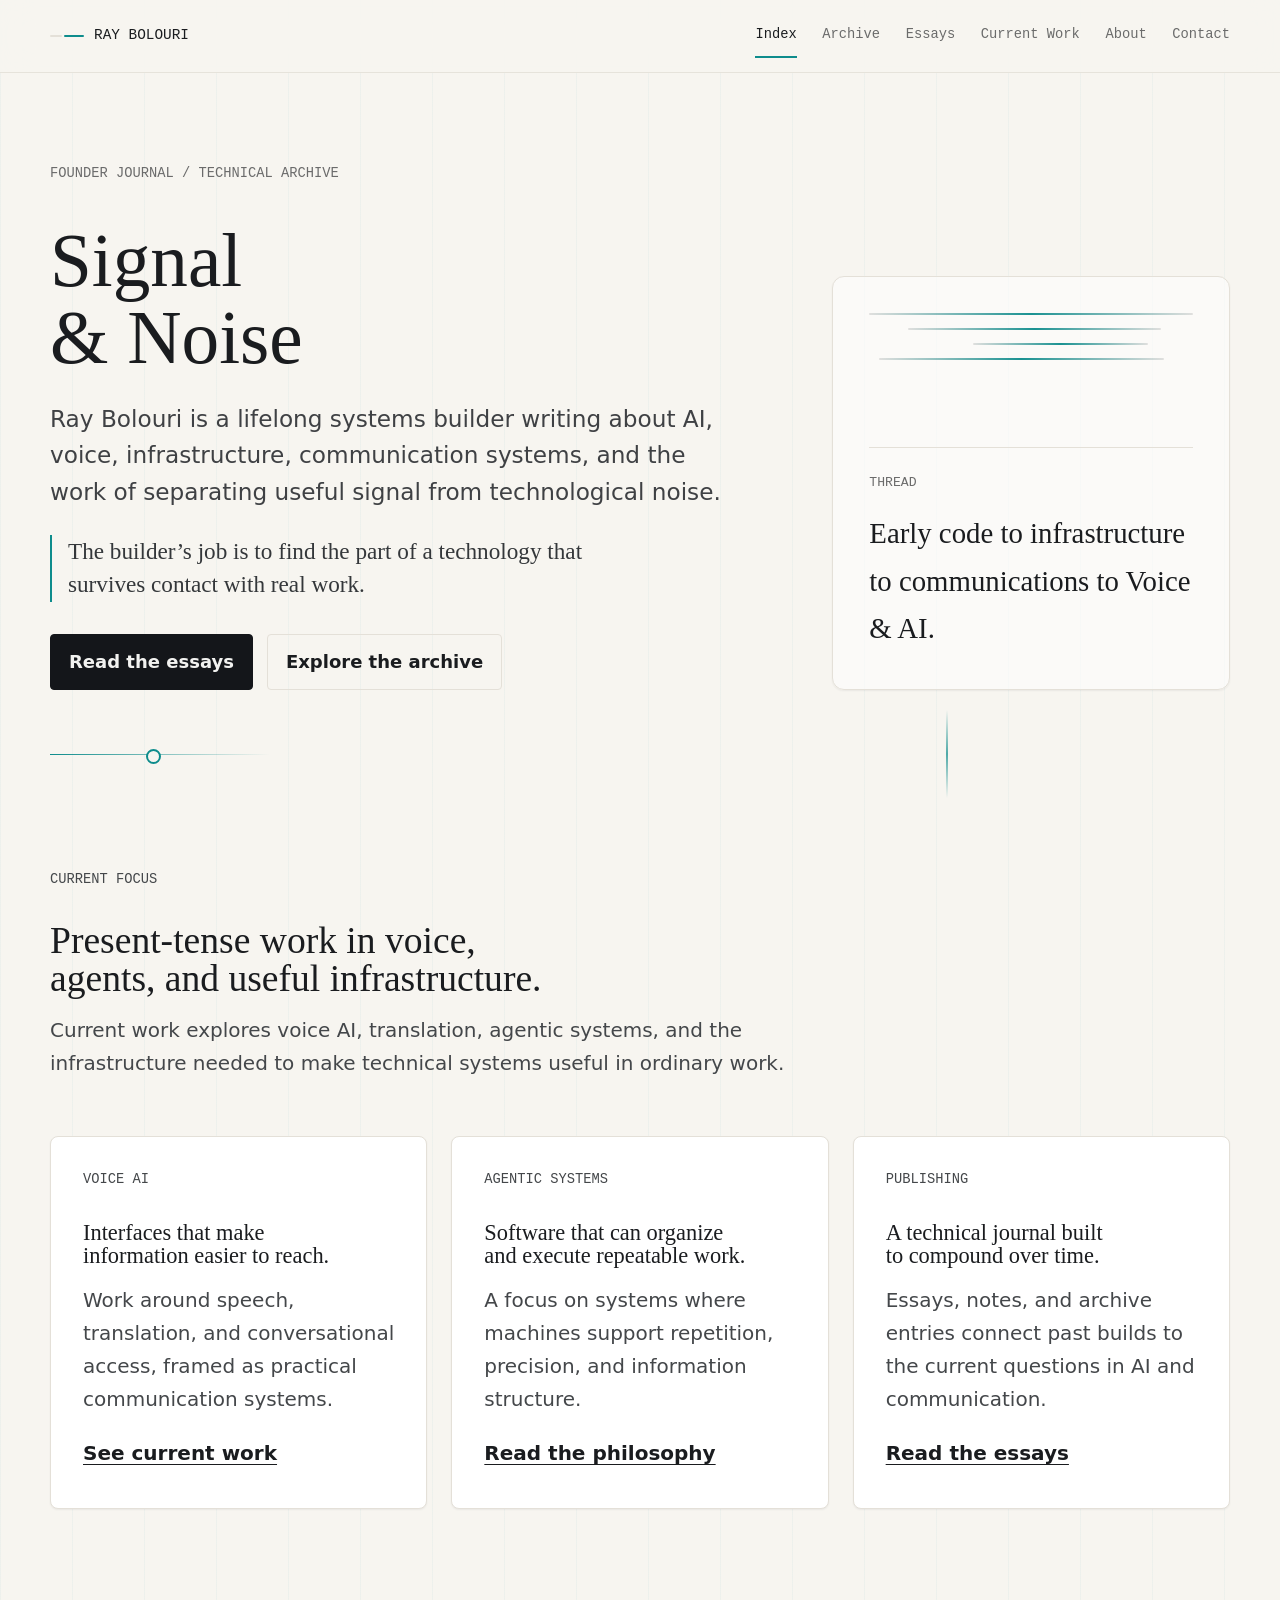
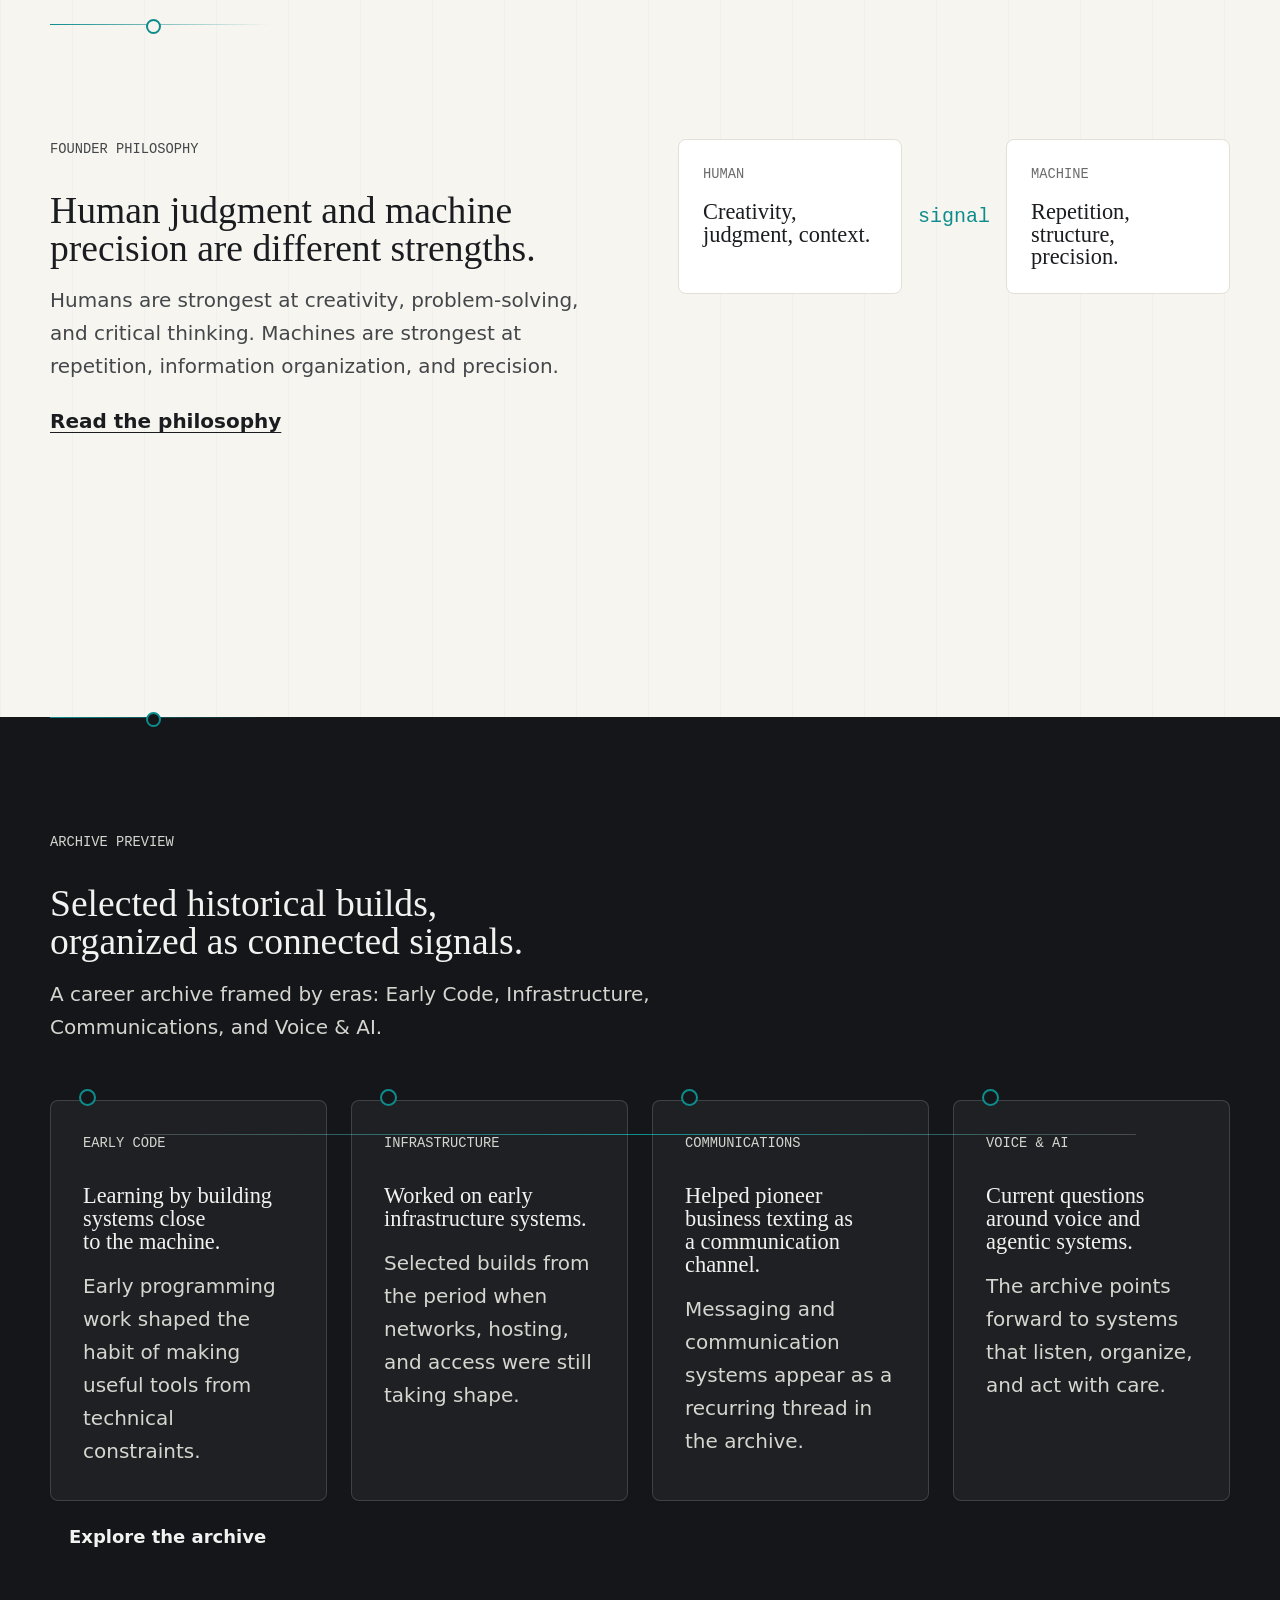
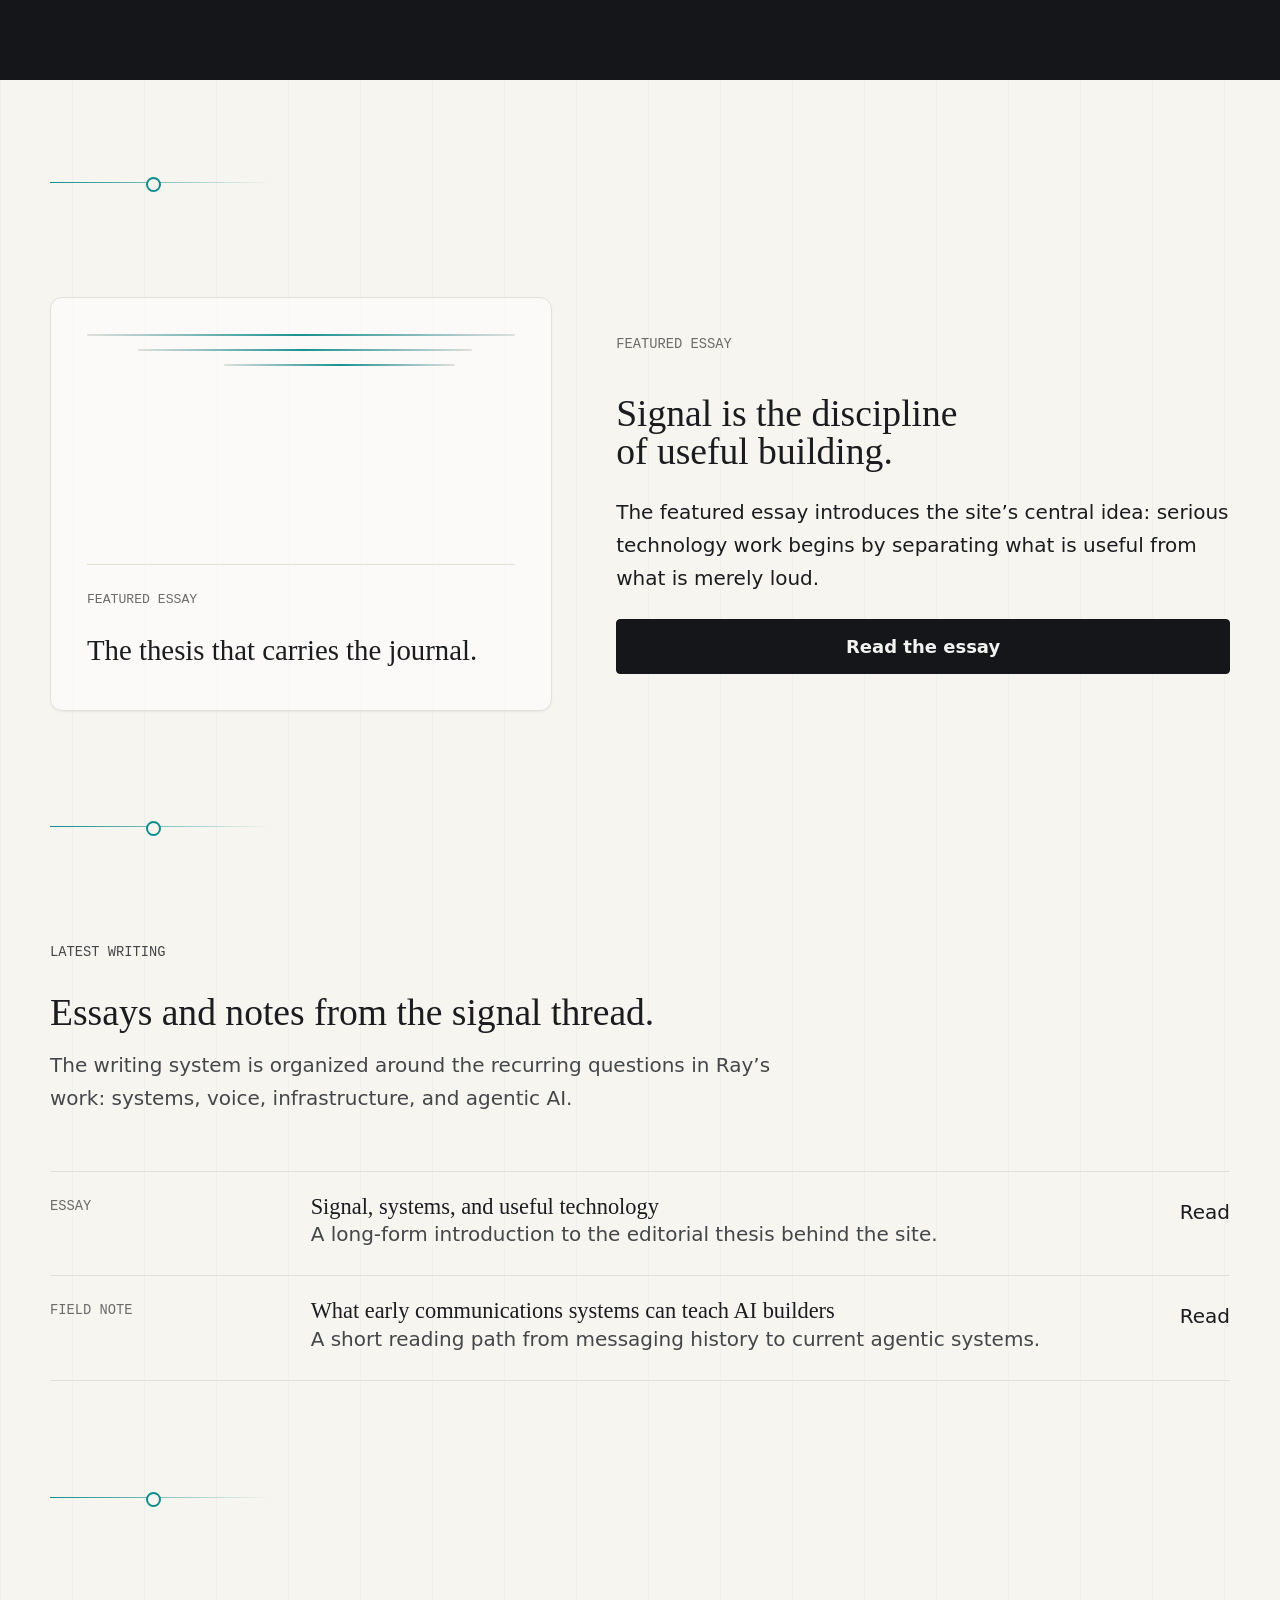
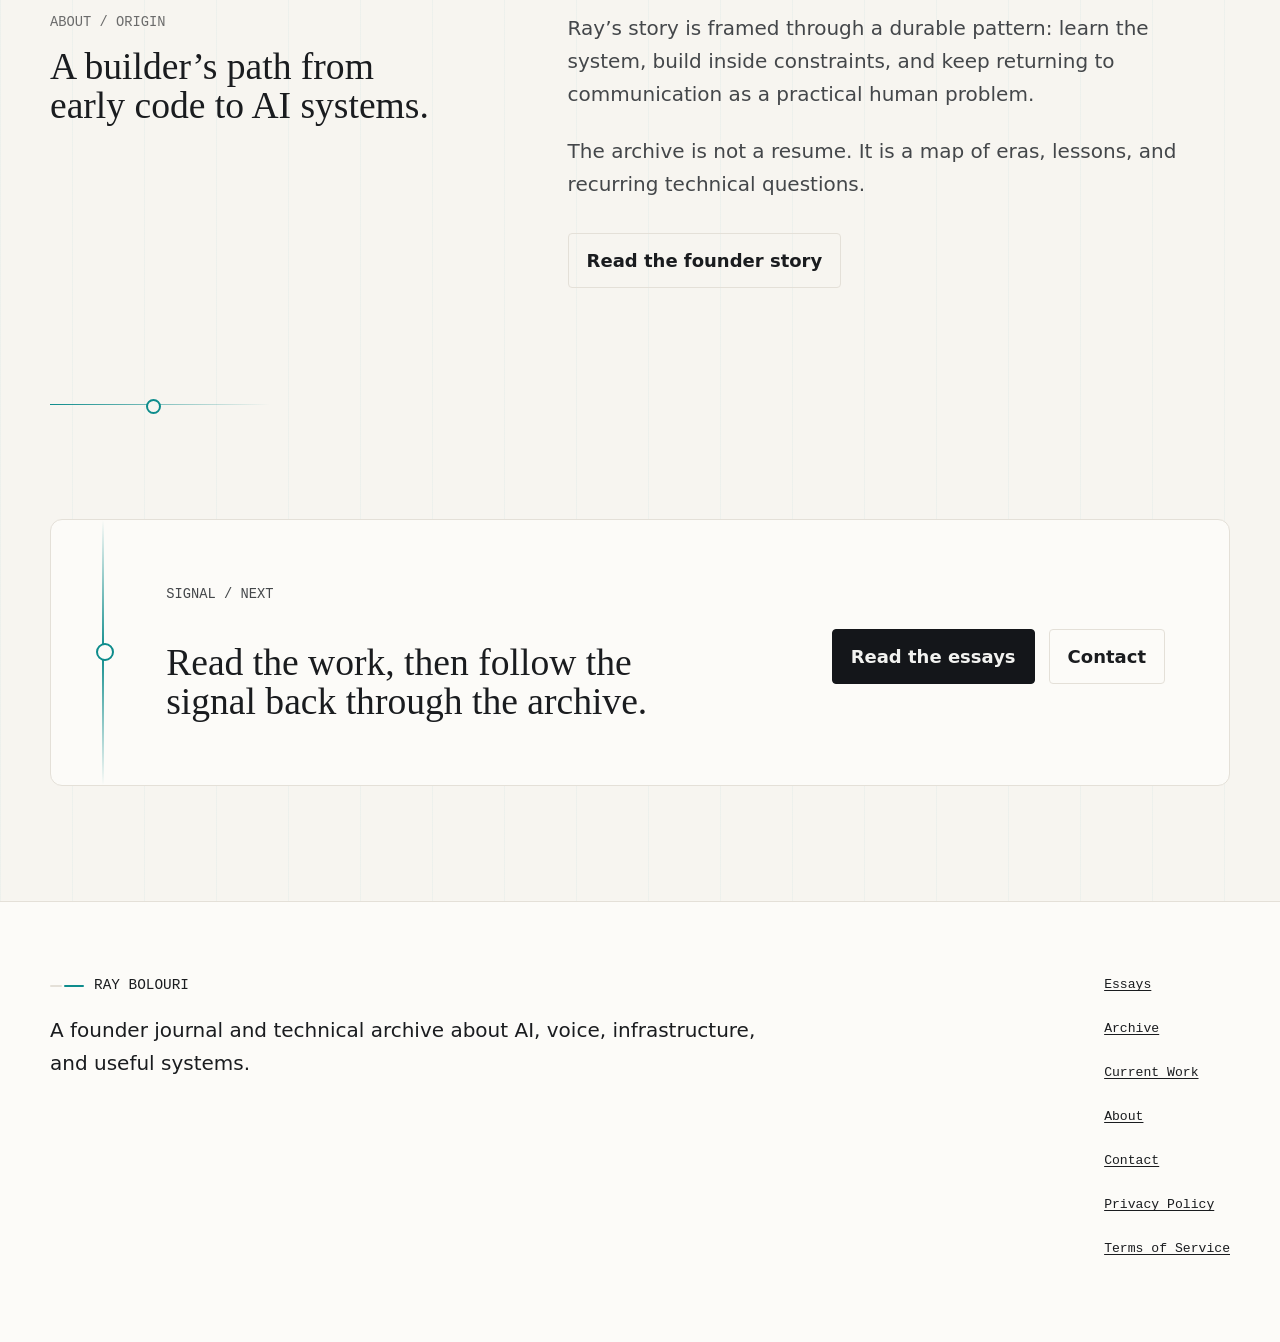
==== index.html @ ff4e8e2e "Deploy founder website" ====
<!doctype html>
<html lang="en">
  <head>
    <meta charset="utf-8">
    <meta name="viewport" content="width=device-width, initial-scale=1">
    <title>Ray Bolouri - Signal &amp; Noise</title>
    <meta name="description" content="A founder and lifelong systems builder writing on AI, voice, infrastructure, and the future of human-machine work.">
    <link rel="icon" href="assets/favicon.svg" type="image/svg+xml">
    <link rel="stylesheet" href="assets/css/site.css">
  </head>
  <body>
    <a class="skip-link" href="#main">Skip to content</a>
    <header class="site-header">
      <div class="nav-shell">
        <a class="brand" href="index.html" aria-label="Ray Bolouri home"><span class="brand-mark" aria-hidden="true"></span>Ray Bolouri</a>
        <button class="nav-toggle" type="button" data-nav-toggle aria-expanded="false" aria-label="Open navigation"><span aria-hidden="true"></span></button>
        <nav class="site-nav" aria-label="Primary">
          <a href="index.html" aria-current="page">Index</a>
          <a href="archive/index.html">Archive</a>
          <a href="essays/index.html">Essays</a>
          <a href="current-work/index.html">Current Work</a>
          <a href="about/index.html">About</a>
          <a href="contact/index.html">Contact</a>
        </nav>
      </div>
    </header>
    <main id="main" class="home-flow">
      <section class="hero page-shell">
        <div class="hero-grid">
          <div class="hero-copy">
            <p class="eyebrow">Founder journal / technical archive</p>
            <h1>Signal &amp; Noise</h1>
            <p class="lead">Ray Bolouri is a lifelong systems builder writing about AI, voice, infrastructure, communication systems, and the work of separating useful signal from technological noise.</p>
            <p class="hero-thesis">The builder’s job is to find the part of a technology that survives contact with real work.</p>
            <div class="hero-actions">
              <a class="button" href="essays/index.html">Read the essays</a>
              <a class="button secondary" href="archive/index.html">Explore the archive</a>
            </div>
          </div>
          <aside class="signal-panel" aria-label="Signal motif">
            <!-- CONCEPTUAL: signal line refined from noise, not product UI -->
            <div class="signal-visual" aria-hidden="true">
              <div class="waveform">
                <span class="wave"></span>
                <span class="wave"></span>
                <span class="wave"></span>
                <span class="wave"></span>
              </div>
              <div class="signal-note">
                <span>Thread</span>
                <strong>Early code to infrastructure to communications to Voice &amp; AI.</strong>
              </div>
            </div>
          </aside>
        </div>
      </section>

      <section class="section" aria-labelledby="focus-title">
        <div class="section-header">
          <p class="eyebrow">Current Focus</p>
          <h2 id="focus-title">Present-tense work in voice, agents, and useful infrastructure.</h2>
          <p>Current work explores voice AI, translation, agentic systems, and the infrastructure needed to make technical systems useful in ordinary work.</p>
        </div>
        <div class="grid three">
          <article class="card">
            <p class="card-label">Voice AI</p>
            <h3>Interfaces that make information easier to reach.</h3>
            <p>Work around speech, translation, and conversational access, framed as practical communication systems.</p>
            <a class="text-link" href="current-work/index.html">See current work</a>
          </article>
          <article class="card">
            <p class="card-label">Agentic Systems</p>
            <h3>Software that can organize and execute repeatable work.</h3>
            <p>A focus on systems where machines support repetition, precision, and information structure.</p>
            <a class="text-link" href="philosophy/index.html">Read the philosophy</a>
          </article>
          <article class="card">
            <p class="card-label">Publishing</p>
            <h3>A technical journal built to compound over time.</h3>
            <p>Essays, notes, and archive entries connect past builds to the current questions in AI and communication.</p>
            <a class="text-link" href="essays/index.html">Read the essays</a>
          </article>
        </div>
      </section>

      <section class="section philosophy-section" aria-labelledby="philosophy-title">
        <div class="split">
          <div class="section-header">
            <p class="eyebrow">Founder Philosophy</p>
            <h2 id="philosophy-title">Human judgment and machine precision are different strengths.</h2>
            <p>Humans are strongest at creativity, problem-solving, and critical thinking. Machines are strongest at repetition, information organization, and precision.</p>
            <a class="text-link" href="philosophy/index.html">Read the philosophy</a>
          </div>
          <!-- CONCEPTUAL: human and machine complementarity diagram -->
          <div class="philosophy-diagram" aria-label="Conceptual comparison of human and machine strengths">
            <div class="diagram-node">
              <p class="card-label">Human</p>
              <h3>Creativity, judgment, context.</h3>
            </div>
            <div class="diagram-bridge" aria-hidden="true">signal</div>
            <div class="diagram-node">
              <p class="card-label">Machine</p>
              <h3>Repetition, structure, precision.</h3>
            </div>
          </div>
        </div>
      </section>

      <div class="dark-band">
        <section class="section" aria-labelledby="archive-title">
          <div class="section-header">
            <p class="eyebrow">Archive Preview</p>
            <h2 id="archive-title">Selected historical builds, organized as connected signals.</h2>
            <p>A career archive framed by eras: Early Code, Infrastructure, Communications, and Voice &amp; AI.</p>
          </div>
          <div class="grid four signal-era-grid">
            <article class="card dark-card">
              <p class="card-label">Early Code</p>
              <h3>Learning by building systems close to the machine.</h3>
              <p>Early programming work shaped the habit of making useful tools from technical constraints.</p>
            </article>
            <article class="card dark-card">
              <p class="card-label">Infrastructure</p>
              <h3>Worked on early infrastructure systems.</h3>
              <p>Selected builds from the period when networks, hosting, and access were still taking shape.</p>
            </article>
            <article class="card dark-card">
              <p class="card-label">Communications</p>
              <h3>Helped pioneer business texting as a communication channel.</h3>
              <p>Messaging and communication systems appear as a recurring thread in the archive.</p>
            </article>
            <article class="card dark-card">
              <p class="card-label">Voice &amp; AI</p>
              <h3>Current questions around voice and agentic systems.</h3>
              <p>The archive points forward to systems that listen, organize, and act with care.</p>
            </article>
          </div>
          <div class="cta-row">
            <a class="button" href="archive/index.html">Explore the archive</a>
          </div>
        </section>
      </div>

      <section class="section" aria-labelledby="featured-title">
        <div class="feature-block">
          <div class="signal-panel">
            <!-- CONCEPTUAL: editorial feature signal, not product analytics -->
            <div class="signal-visual" aria-hidden="true">
              <div class="waveform">
                <span class="wave"></span>
                <span class="wave"></span>
                <span class="wave"></span>
              </div>
              <div class="signal-note">
                <span>Featured Essay</span>
                <strong>The thesis that carries the journal.</strong>
              </div>
            </div>
          </div>
          <div class="feature-copy">
            <p class="eyebrow">Featured Essay</p>
            <h2 id="featured-title">Signal is the discipline of useful building.</h2>
            <p>The featured essay introduces the site’s central idea: serious technology work begins by separating what is useful from what is merely loud.</p>
            <a class="button" href="essays/signal-and-noise.html">Read the essay</a>
          </div>
        </div>
      </section>

      <section class="section" aria-labelledby="latest-title">
        <div class="section-header">
          <p class="eyebrow">Latest Writing</p>
          <h2 id="latest-title">Essays and notes from the signal thread.</h2>
          <p>The writing system is organized around the recurring questions in Ray’s work: systems, voice, infrastructure, and agentic AI.</p>
        </div>
        <div class="essay-list">
          <a class="essay-row" href="essays/signal-and-noise.html">
            <span class="meta">Essay</span>
            <span>
              <h3>Signal, systems, and useful technology</h3>
              <p>A long-form introduction to the editorial thesis behind the site.</p>
            </span>
            <span aria-hidden="true">Read</span>
          </a>
          <a class="essay-row" href="essays/signal-and-noise.html">
            <span class="meta">Field note</span>
            <span>
              <h3>What early communications systems can teach AI builders</h3>
              <p>A short reading path from messaging history to current agentic systems.</p>
            </span>
            <span aria-hidden="true">Read</span>
          </a>
        </div>
      </section>

      <section class="section" aria-labelledby="origin-title">
        <div class="origin-preview">
          <div>
            <p class="eyebrow">About / Origin</p>
            <h2 id="origin-title">A builder’s path from early code to AI systems.</h2>
          </div>
          <div class="text-stack">
            <p>Ray’s story is framed through a durable pattern: learn the system, build inside constraints, and keep returning to communication as a practical human problem.</p>
            <p>The archive is not a resume. It is a map of eras, lessons, and recurring technical questions.</p>
            <div class="cta-row">
              <a class="button secondary" href="about/index.html">Read the founder story</a>
            </div>
          </div>
        </div>
      </section>

      <section class="section" aria-labelledby="closing-title">
        <div class="cta-band signal-resolution">
          <div class="text-stack">
            <p class="eyebrow">Signal / Next</p>
            <h2 id="closing-title">Read the work, then follow the signal back through the archive.</h2>
          </div>
          <div class="cta-row">
            <a class="button" href="essays/index.html">Read the essays</a>
            <a class="button secondary" href="contact/index.html">Contact</a>
          </div>
        </div>
      </section>
    </main>
    <footer class="site-footer">
      <div class="footer-shell">
        <div class="footer-copy">
          <a class="brand" href="index.html"><span class="brand-mark" aria-hidden="true"></span>Ray Bolouri</a>
          <p>A founder journal and technical archive about AI, voice, infrastructure, and useful systems.</p>
        </div>
        <nav class="footer-links" aria-label="Footer">
          <a href="essays/index.html">Essays</a>
          <a href="archive/index.html">Archive</a>
          <a href="current-work/index.html">Current Work</a>
          <a href="about/index.html">About</a>
          <a href="contact/index.html">Contact</a>
          <a href="privacy-policy/index.html">Privacy Policy</a>
          <a href="terms-of-service/index.html">Terms of Service</a>
        </nav>
      </div>
    </footer>
    <script src="assets/js/site.js"></script>
  </body>
</html>
---- assets/css/site.css ----
:root {
  --site-bg: #f7f5f0;
  --site-surface: #ffffff;
  --site-surface-elevated: #fcfbf8;
  --site-surface-dark: #14161a;
  --site-border: #e4e0d8;
  --site-text: #1a1c1f;
  --site-text-muted: #6b6b6b;
  --site-text-on-dark: #f2f2f0;
  --site-primary: #14161a;
  --site-primary-hover: #2a2d33;
  --site-accent: #0e8c8c;
  --site-accent-hover: #0b7373;
  --site-focus-ring: #0e8c8c;
  --radius-sm: 4px;
  --radius-md: 8px;
  --radius-lg: 12px;
  --shadow-sm: 0 1px 2px rgba(20, 22, 26, 0.06);
  --shadow-md: 0 4px 14px rgba(20, 22, 26, 0.08);
  --space-xs: 8px;
  --space-sm: 16px;
  --space-md: 24px;
  --space-lg: 48px;
  --space-xl: 96px;
  --measure: 68ch;
}

* {
  box-sizing: border-box;
}

html {
  scroll-behavior: smooth;
}

body {
  margin: 0;
  background:
    linear-gradient(90deg, rgba(14, 140, 140, 0.04) 1px, transparent 1px),
    var(--site-bg);
  background-size: 72px 72px;
  color: var(--site-text);
  font-family: Inter, ui-sans-serif, system-ui, -apple-system, BlinkMacSystemFont, "Segoe UI", sans-serif;
  font-size: clamp(1.0625rem, 0.4vw + 1rem, 1.25rem);
  line-height: 1.65;
  text-rendering: optimizeLegibility;
}

body.menu-open {
  overflow: hidden;
}

a {
  color: inherit;
  text-underline-offset: 0.18em;
  text-decoration-thickness: 1px;
}

a:hover {
  color: var(--site-accent-hover);
}

img,
svg {
  max-width: 100%;
}

button,
input,
textarea {
  font: inherit;
}

:focus-visible {
  outline: 3px solid var(--site-focus-ring);
  outline-offset: 4px;
}

.skip-link {
  position: absolute;
  left: 16px;
  top: 16px;
  z-index: 20;
  transform: translateY(-160%);
  background: var(--site-primary);
  color: var(--site-text-on-dark);
  padding: 10px 14px;
  border-radius: var(--radius-sm);
}

.skip-link:focus {
  transform: translateY(0);
}

.site-header {
  position: sticky;
  top: 0;
  z-index: 10;
  border-bottom: 1px solid rgba(228, 224, 216, 0.86);
  background: rgba(247, 245, 240, 0.9);
  backdrop-filter: blur(16px);
}

.nav-shell {
  width: min(1180px, calc(100% - 32px));
  margin: 0 auto;
  min-height: 72px;
  display: flex;
  align-items: center;
  justify-content: space-between;
  gap: var(--space-md);
}

.brand {
  display: inline-flex;
  align-items: center;
  gap: 10px;
  font-family: "IBM Plex Mono", "SFMono-Regular", Consolas, monospace;
  font-size: clamp(0.78rem, 0.2vw + 0.74rem, 0.9rem);
  letter-spacing: 0;
  text-decoration: none;
  text-transform: uppercase;
}

.brand-mark {
  width: 34px;
  height: 12px;
  position: relative;
  display: inline-block;
}

.brand-mark::before,
.brand-mark::after {
  content: "";
  position: absolute;
  top: 50%;
  transform: translateY(-50%);
  height: 2px;
  border-radius: 999px;
}

.brand-mark::before {
  left: 0;
  width: 12px;
  background: var(--site-border);
}

.brand-mark::after {
  right: 0;
  width: 20px;
  background: var(--site-accent);
}

.nav-toggle {
  display: none;
  width: 44px;
  height: 44px;
  border: 1px solid var(--site-border);
  border-radius: var(--radius-sm);
  background: var(--site-surface);
  color: var(--site-text);
  align-items: center;
  justify-content: center;
}

.nav-toggle span,
.nav-toggle span::before,
.nav-toggle span::after {
  width: 18px;
  height: 2px;
  display: block;
  border-radius: 999px;
  background: currentColor;
  position: relative;
}

.nav-toggle span::before,
.nav-toggle span::after {
  content: "";
  position: absolute;
  left: 0;
}

.nav-toggle span::before {
  top: -6px;
}

.nav-toggle span::after {
  top: 6px;
}

.site-nav {
  display: flex;
  align-items: center;
  gap: clamp(14px, 2vw, 28px);
  font-family: "IBM Plex Mono", "SFMono-Regular", Consolas, monospace;
  font-size: clamp(0.76rem, 0.2vw + 0.72rem, 0.86rem);
  color: var(--site-text-muted);
}

.site-nav a {
  text-decoration: none;
  min-height: 44px;
  display: inline-flex;
  align-items: center;
  border-bottom: 2px solid transparent;
}

.site-nav a[aria-current="page"] {
  color: var(--site-text);
  border-bottom-color: var(--site-accent);
}

.page-shell,
.section {
  width: min(1180px, calc(100% - 32px));
  margin: 0 auto;
}

.hero {
  position: relative;
  min-height: min(780px, calc(82svh - 72px));
  display: grid;
  align-items: center;
  padding: clamp(56px, 7vw, 104px) 0 clamp(36px, 5vw, 72px);
}

.hero::after {
  content: "";
  position: absolute;
  right: clamp(260px, 22vw, 380px);
  bottom: -44px;
  width: 2px;
  height: 88px;
  background: linear-gradient(rgba(14, 140, 140, 0), rgba(14, 140, 140, 0.72), rgba(14, 140, 140, 0));
}

.hero-grid {
  display: grid;
  grid-template-columns: minmax(0, 1.08fr) minmax(290px, 0.62fr);
  align-items: end;
  gap: clamp(32px, 7vw, 96px);
}

.eyebrow,
.meta,
.card-label {
  margin: 0 0 14px;
  color: var(--site-text-muted);
  font-family: "IBM Plex Mono", "SFMono-Regular", Consolas, monospace;
  font-size: clamp(0.75rem, 0.2vw + 0.7rem, 0.875rem);
  letter-spacing: 0;
  text-transform: uppercase;
}

h1,
h2,
h3 {
  margin: 0;
  color: var(--site-text);
  line-height: 1.02;
  font-family: Georgia, "Times New Roman", serif;
  font-weight: 500;
  text-wrap: balance;
}

h1 {
  max-width: 10.8ch;
  font-size: clamp(2.5rem, 4vw + 1.5rem, 5.75rem);
}

.page-title {
  max-width: 13ch;
}

h2 {
  font-size: clamp(1.75rem, 2vw + 0.75rem, 3.25rem);
}

h3 {
  font-size: clamp(1.125rem, 0.5vw + 1rem, 1.5rem);
}

p {
  margin: 0;
}

.lead {
  max-width: var(--measure);
  color: #3f4144;
  font-size: clamp(1.15rem, 0.55vw + 1.05rem, 1.45rem);
  line-height: 1.58;
}

.hero-copy {
  display: grid;
  gap: var(--space-md);
}

.hero-thesis {
  max-width: 52ch;
  border-left: 2px solid var(--site-accent);
  padding-left: var(--space-sm);
  color: #34373a;
  font-family: Georgia, "Times New Roman", serif;
  font-size: clamp(1.18rem, 0.5vw + 1.05rem, 1.45rem);
  line-height: 1.45;
}

.hero-actions,
.cta-row {
  display: flex;
  flex-wrap: wrap;
  gap: 14px;
  align-items: center;
  margin-top: 8px;
}

.button {
  min-height: 48px;
  display: inline-flex;
  align-items: center;
  justify-content: center;
  gap: 10px;
  padding: 12px 18px;
  border: 1px solid var(--site-primary);
  border-radius: var(--radius-sm);
  background: var(--site-primary);
  color: var(--site-text-on-dark);
  font-size: clamp(1rem, 0.3vw + 0.95rem, 1.125rem);
  font-weight: 650;
  text-decoration: none;
  transition: background 180ms ease, border-color 180ms ease, transform 180ms ease;
}

.button:hover {
  background: var(--site-primary-hover);
  border-color: var(--site-primary-hover);
  color: var(--site-text-on-dark);
  transform: translateY(-1px);
}

.button.secondary {
  background: transparent;
  color: var(--site-text);
  border-color: var(--site-border);
}

.button.secondary:hover {
  border-color: var(--site-accent);
  color: var(--site-accent-hover);
  background: rgba(14, 140, 140, 0.05);
}

.text-link {
  display: inline-flex;
  align-items: center;
  min-height: 44px;
  color: var(--site-text);
  font-weight: 650;
}

.signal-panel {
  border: 1px solid var(--site-border);
  border-radius: var(--radius-lg);
  background: rgba(255, 255, 255, 0.58);
  padding: clamp(22px, 3vw, 36px);
  box-shadow: var(--shadow-sm);
}

.signal-visual {
  min-height: 340px;
  display: grid;
  align-content: space-between;
  gap: var(--space-lg);
}

.waveform {
  display: grid;
  gap: 13px;
}

.wave {
  height: 2px;
  border-radius: 999px;
  background: linear-gradient(90deg, rgba(26, 28, 31, 0.12), rgba(14, 140, 140, 0.95), rgba(26, 28, 31, 0.12));
  transform-origin: left center;
  animation: signalPulse 6s ease-in-out infinite;
}

.wave:nth-child(2) {
  width: 78%;
  margin-left: 12%;
  animation-delay: -1.2s;
}

.wave:nth-child(3) {
  width: 54%;
  margin-left: 32%;
  animation-delay: -2.4s;
}

.wave:nth-child(4) {
  width: 88%;
  margin-left: 3%;
  animation-delay: -3s;
}

.signal-note {
  border-top: 1px solid var(--site-border);
  padding-top: var(--space-md);
  display: grid;
  gap: var(--space-sm);
}

.signal-note strong {
  font-family: Georgia, "Times New Roman", serif;
  font-size: clamp(1.35rem, 1vw + 1rem, 2rem);
  font-weight: 500;
}

.signal-note span {
  color: var(--site-text-muted);
  font-family: "IBM Plex Mono", "SFMono-Regular", Consolas, monospace;
  font-size: 0.82rem;
  text-transform: uppercase;
}

.section {
  position: relative;
  padding: clamp(72px, 9vw, 120px) 0;
}

.home-flow > .section:not(:first-child)::before,
.home-flow > .dark-band .section::before {
  content: "";
  position: absolute;
  top: 0;
  left: 0;
  width: min(220px, 36vw);
  height: 1px;
  background: linear-gradient(90deg, var(--site-accent), rgba(14, 140, 140, 0));
}

.home-flow > .section:not(:first-child)::after,
.home-flow > .dark-band .section::after {
  content: "";
  position: absolute;
  top: -5px;
  left: min(96px, 20vw);
  width: 11px;
  height: 11px;
  border-radius: 999px;
  border: 2px solid var(--site-accent);
  background: var(--site-bg);
}

.home-flow > .dark-band .section::after {
  background: var(--site-surface-dark);
}

.section-header {
  max-width: 780px;
  display: grid;
  gap: var(--space-sm);
  margin-bottom: clamp(28px, 5vw, 56px);
}

.section-header p {
  color: #44474a;
}

.grid {
  display: grid;
  gap: var(--space-md);
}

.grid.two {
  grid-template-columns: repeat(2, minmax(0, 1fr));
}

.grid.three {
  grid-template-columns: repeat(3, minmax(0, 1fr));
}

.grid.four {
  grid-template-columns: repeat(4, minmax(0, 1fr));
}

.signal-era-grid {
  position: relative;
}

.signal-era-grid::before {
  content: "";
  position: absolute;
  left: 8%;
  right: 8%;
  top: 34px;
  height: 1px;
  background: linear-gradient(90deg, rgba(242, 242, 240, 0.2), var(--site-accent), rgba(242, 242, 240, 0.2));
}

.signal-era-grid .card {
  position: relative;
}

.signal-era-grid .card::before {
  content: "";
  position: absolute;
  top: -12px;
  left: 28px;
  width: 13px;
  height: 13px;
  border-radius: 999px;
  border: 2px solid var(--site-accent);
  background: var(--site-surface-dark);
}

.card {
  min-height: 100%;
  display: grid;
  gap: var(--space-sm);
  align-content: start;
  border: 1px solid var(--site-border);
  border-radius: var(--radius-md);
  background: var(--site-surface);
  padding: clamp(22px, 3vw, 32px);
  box-shadow: var(--shadow-sm);
}

.card p,
.legal-page p,
.article-body p,
.text-stack p {
  color: #44474a;
}

.card a {
  align-self: end;
}

.dark-band {
  width: 100%;
  background: var(--site-surface-dark);
  color: var(--site-text-on-dark);
  margin: clamp(56px, 8vw, 104px) 0;
}

.dark-band .section {
  padding-top: clamp(72px, 9vw, 120px);
  padding-bottom: clamp(72px, 9vw, 120px);
}

.dark-band h2,
.dark-band h3 {
  color: var(--site-text-on-dark);
}

.dark-band p,
.dark-band .eyebrow,
.dark-band .meta {
  color: #d6d5cf;
}

.dark-card {
  border-color: rgba(242, 242, 240, 0.16);
  background: rgba(255, 255, 255, 0.045);
  color: var(--site-text-on-dark);
}

.dark-card p {
  color: #d6d5cf;
}

.philosophy-diagram {
  display: grid;
  grid-template-columns: 1fr auto 1fr;
  align-items: stretch;
  gap: var(--space-sm);
}

.diagram-node {
  border: 1px solid var(--site-border);
  border-radius: var(--radius-md);
  background: var(--site-surface);
  padding: var(--space-md);
}

.diagram-bridge {
  min-width: 68px;
  display: grid;
  place-items: center;
  color: var(--site-accent);
  font-family: "IBM Plex Mono", "SFMono-Regular", Consolas, monospace;
}

.philosophy-section .split {
  grid-template-columns: minmax(0, 1fr) minmax(0, 1fr);
}

.philosophy-section .section-header {
  max-width: 920px;
}

.archive-thread {
  position: relative;
}

.archive-thread::before {
  content: "";
  position: absolute;
  left: 14px;
  top: 20px;
  bottom: 20px;
  width: 2px;
  background: linear-gradient(var(--site-border), var(--site-accent), var(--site-border));
}

.archive-thread .card {
  position: relative;
  margin-left: 34px;
}

.archive-thread .card::before {
  content: "";
  position: absolute;
  left: -28px;
  top: 30px;
  width: 12px;
  height: 12px;
  border-radius: 999px;
  border: 2px solid var(--site-accent);
  background: var(--site-bg);
}

.feature-block {
  display: grid;
  grid-template-columns: minmax(0, 0.9fr) minmax(0, 1.1fr);
  gap: clamp(28px, 5vw, 68px);
  align-items: center;
}

.feature-copy {
  display: grid;
  gap: var(--space-md);
}

.essay-list {
  display: grid;
  border-top: 1px solid var(--site-border);
}

.essay-row {
  display: grid;
  grid-template-columns: minmax(140px, 0.28fr) minmax(0, 1fr) auto;
  gap: var(--space-md);
  align-items: start;
  padding: var(--space-md) 0;
  border-bottom: 1px solid var(--site-border);
  text-decoration: none;
}

.essay-row:hover h3 {
  color: var(--site-accent-hover);
}

.essay-row p {
  color: #44474a;
}

.origin-preview,
.split {
  display: grid;
  grid-template-columns: minmax(0, 0.8fr) minmax(0, 1.2fr);
  gap: clamp(28px, 6vw, 76px);
  align-items: start;
}

.text-stack {
  display: grid;
  gap: var(--space-md);
}

.cta-band {
  position: relative;
  overflow: hidden;
  border: 1px solid var(--site-border);
  border-radius: var(--radius-lg);
  background: var(--site-surface-elevated);
  padding: clamp(30px, 5vw, 64px);
  display: grid;
  grid-template-columns: minmax(0, 1fr) auto;
  gap: var(--space-md);
  align-items: center;
}

.signal-resolution::before {
  content: "";
  position: absolute;
  left: clamp(24px, 4vw, 54px);
  top: 0;
  bottom: 0;
  width: 2px;
  background: linear-gradient(rgba(14, 140, 140, 0), var(--site-accent), rgba(14, 140, 140, 0));
}

.signal-resolution::after {
  content: "";
  position: absolute;
  left: calc(clamp(24px, 4vw, 54px) - 6px);
  top: 50%;
  width: 14px;
  height: 14px;
  border-radius: 999px;
  border: 2px solid var(--site-accent);
  background: var(--site-surface-elevated);
  transform: translateY(-50%);
}

.signal-resolution .text-stack {
  padding-left: clamp(22px, 4vw, 52px);
}

.page-hero {
  padding: clamp(72px, 9vw, 128px) 0 clamp(36px, 5vw, 72px);
}

.page-hero .lead {
  margin-top: var(--space-md);
}

.filter-row,
.category-row {
  display: flex;
  flex-wrap: wrap;
  gap: 10px;
  margin-bottom: var(--space-lg);
}

.chip {
  min-height: 44px;
  border: 1px solid var(--site-border);
  border-radius: 999px;
  background: var(--site-surface);
  padding: 9px 14px;
  color: var(--site-text);
  font-family: "IBM Plex Mono", "SFMono-Regular", Consolas, monospace;
  font-size: 0.8rem;
  text-decoration: none;
}

.chip[aria-current="true"],
.chip.is-active {
  border-color: var(--site-accent);
  box-shadow: inset 0 -2px 0 var(--site-accent);
}

.article-shell,
.legal-page {
  width: min(760px, calc(100% - 32px));
  margin: 0 auto;
}

.article-header {
  padding: clamp(72px, 9vw, 128px) 0 clamp(36px, 5vw, 72px);
  display: grid;
  gap: var(--space-md);
}

.article-body,
.legal-body {
  padding-bottom: clamp(72px, 9vw, 128px);
  display: grid;
  gap: var(--space-md);
}

.article-body h2,
.legal-body h2 {
  margin-top: var(--space-lg);
}

.article-callout {
  border-left: 3px solid var(--site-accent);
  padding: var(--space-sm) var(--space-md);
  background: rgba(14, 140, 140, 0.06);
}

.form {
  display: grid;
  gap: var(--space-md);
}

.field {
  display: grid;
  gap: 8px;
}

label {
  font-family: "IBM Plex Mono", "SFMono-Regular", Consolas, monospace;
  font-size: 0.82rem;
  color: var(--site-text-muted);
  text-transform: uppercase;
}

input,
textarea {
  width: 100%;
  min-height: 48px;
  border: 1px solid var(--site-border);
  border-radius: var(--radius-sm);
  background: var(--site-surface);
  color: var(--site-text);
  padding: 12px 14px;
}

textarea {
  min-height: 160px;
  resize: vertical;
}

.form-note,
.form-status {
  color: var(--site-text-muted);
  font-size: 0.95rem;
}

.site-footer {
  border-top: 1px solid var(--site-border);
  background: var(--site-surface-elevated);
}

.footer-shell {
  width: min(1180px, calc(100% - 32px));
  margin: 0 auto;
  padding: clamp(40px, 6vw, 72px) 0;
  display: grid;
  grid-template-columns: minmax(0, 1fr) auto;
  gap: var(--space-lg);
  align-items: start;
}

.footer-copy {
  max-width: 58ch;
  display: grid;
  gap: var(--space-sm);
}

.footer-links {
  display: grid;
  gap: 12px;
  font-family: "IBM Plex Mono", "SFMono-Regular", Consolas, monospace;
  font-size: 0.82rem;
}

.footer-links a {
  min-height: 32px;
}

.sr-only {
  position: absolute;
  width: 1px;
  height: 1px;
  padding: 0;
  margin: -1px;
  overflow: hidden;
  clip: rect(0, 0, 0, 0);
  white-space: nowrap;
  border: 0;
}

@keyframes signalPulse {
  0%,
  100% {
    opacity: 0.48;
    transform: scaleX(0.86);
  }

  50% {
    opacity: 1;
    transform: scaleX(1);
  }
}

@media (max-width: 1279px) {
  .grid.three {
    grid-template-columns: repeat(2, minmax(0, 1fr));
  }

  .grid.four {
    grid-template-columns: repeat(2, minmax(0, 1fr));
  }

  .signal-visual {
    min-height: 260px;
  }

  .hero::after,
  .signal-era-grid::before,
  .signal-era-grid .card::before {
    display: none;
  }
}

@media (max-width: 900px) {
  .nav-toggle {
    display: inline-flex;
  }

  .site-nav {
    position: fixed;
    inset: 72px 0 auto 0;
    display: none;
    grid-template-columns: 1fr;
    gap: 0;
    padding: 16px;
    background: var(--site-bg);
    border-bottom: 1px solid var(--site-border);
    box-shadow: var(--shadow-md);
  }

  body.menu-open .site-nav {
    display: grid;
  }

  .site-nav a {
    border-bottom: 1px solid var(--site-border);
    min-height: 52px;
  }

  .grid.two,
  .grid.three,
  .grid.four,
  .hero-grid,
  .feature-block,
  .origin-preview,
  .split,
  .cta-band,
  .philosophy-diagram,
  .essay-row,
  .footer-shell {
    grid-template-columns: 1fr;
  }

  .diagram-bridge {
    min-height: 44px;
  }

  .cta-band {
    align-items: stretch;
  }

  .hero-actions .button,
  .cta-row .button {
    width: 100%;
  }
}

@media (max-width: 640px) {
  .page-shell,
  .section,
  .footer-shell,
  .article-shell,
  .legal-page {
    width: min(100% - 24px, 1180px);
  }

  .hero {
    min-height: auto;
  }

  .signal-panel {
    padding: 20px;
  }

  .archive-thread::before {
    display: none;
  }

  .archive-thread .card {
    margin-left: 0;
  }

  .archive-thread .card::before {
    display: none;
  }
}

@media (prefers-reduced-motion: reduce) {
  *,
  *::before,
  *::after {
    animation-duration: 0.01ms !important;
    animation-iteration-count: 1 !important;
    scroll-behavior: auto !important;
    transition-duration: 0.01ms !important;
  }
}
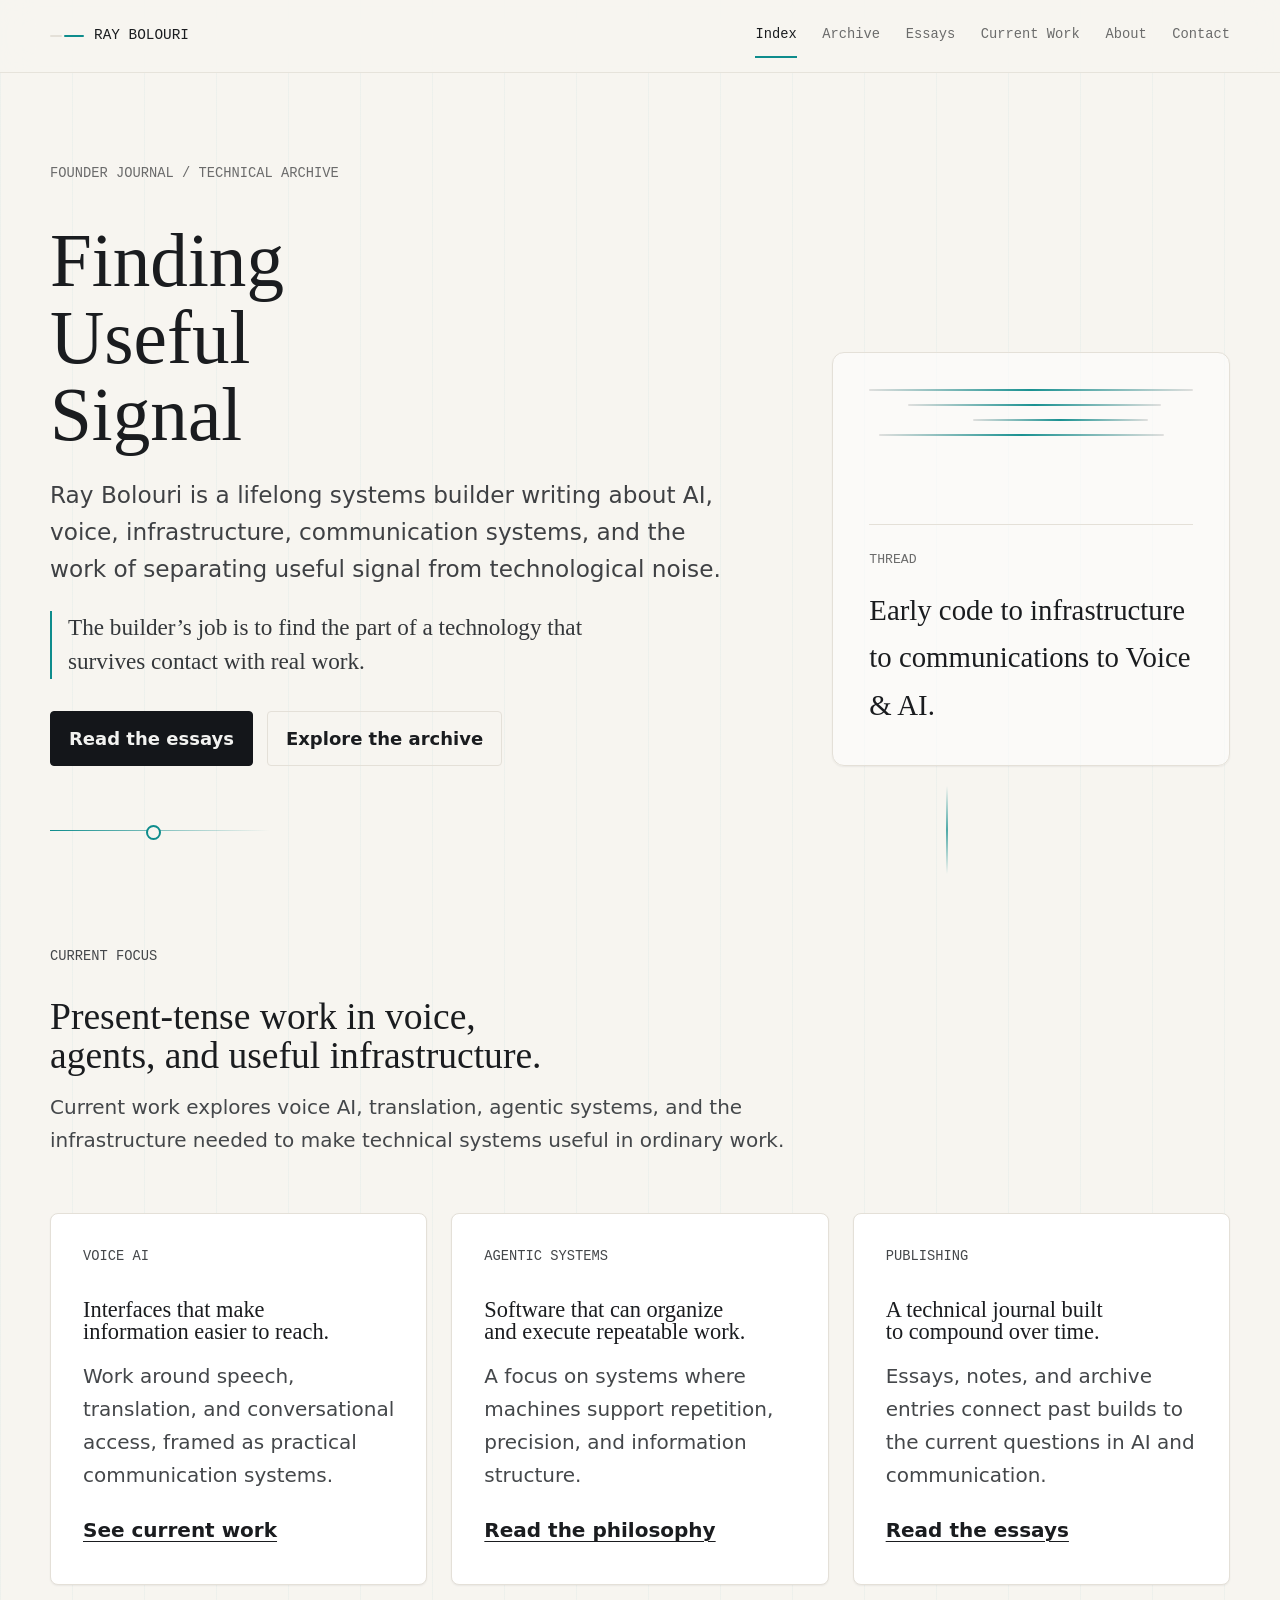
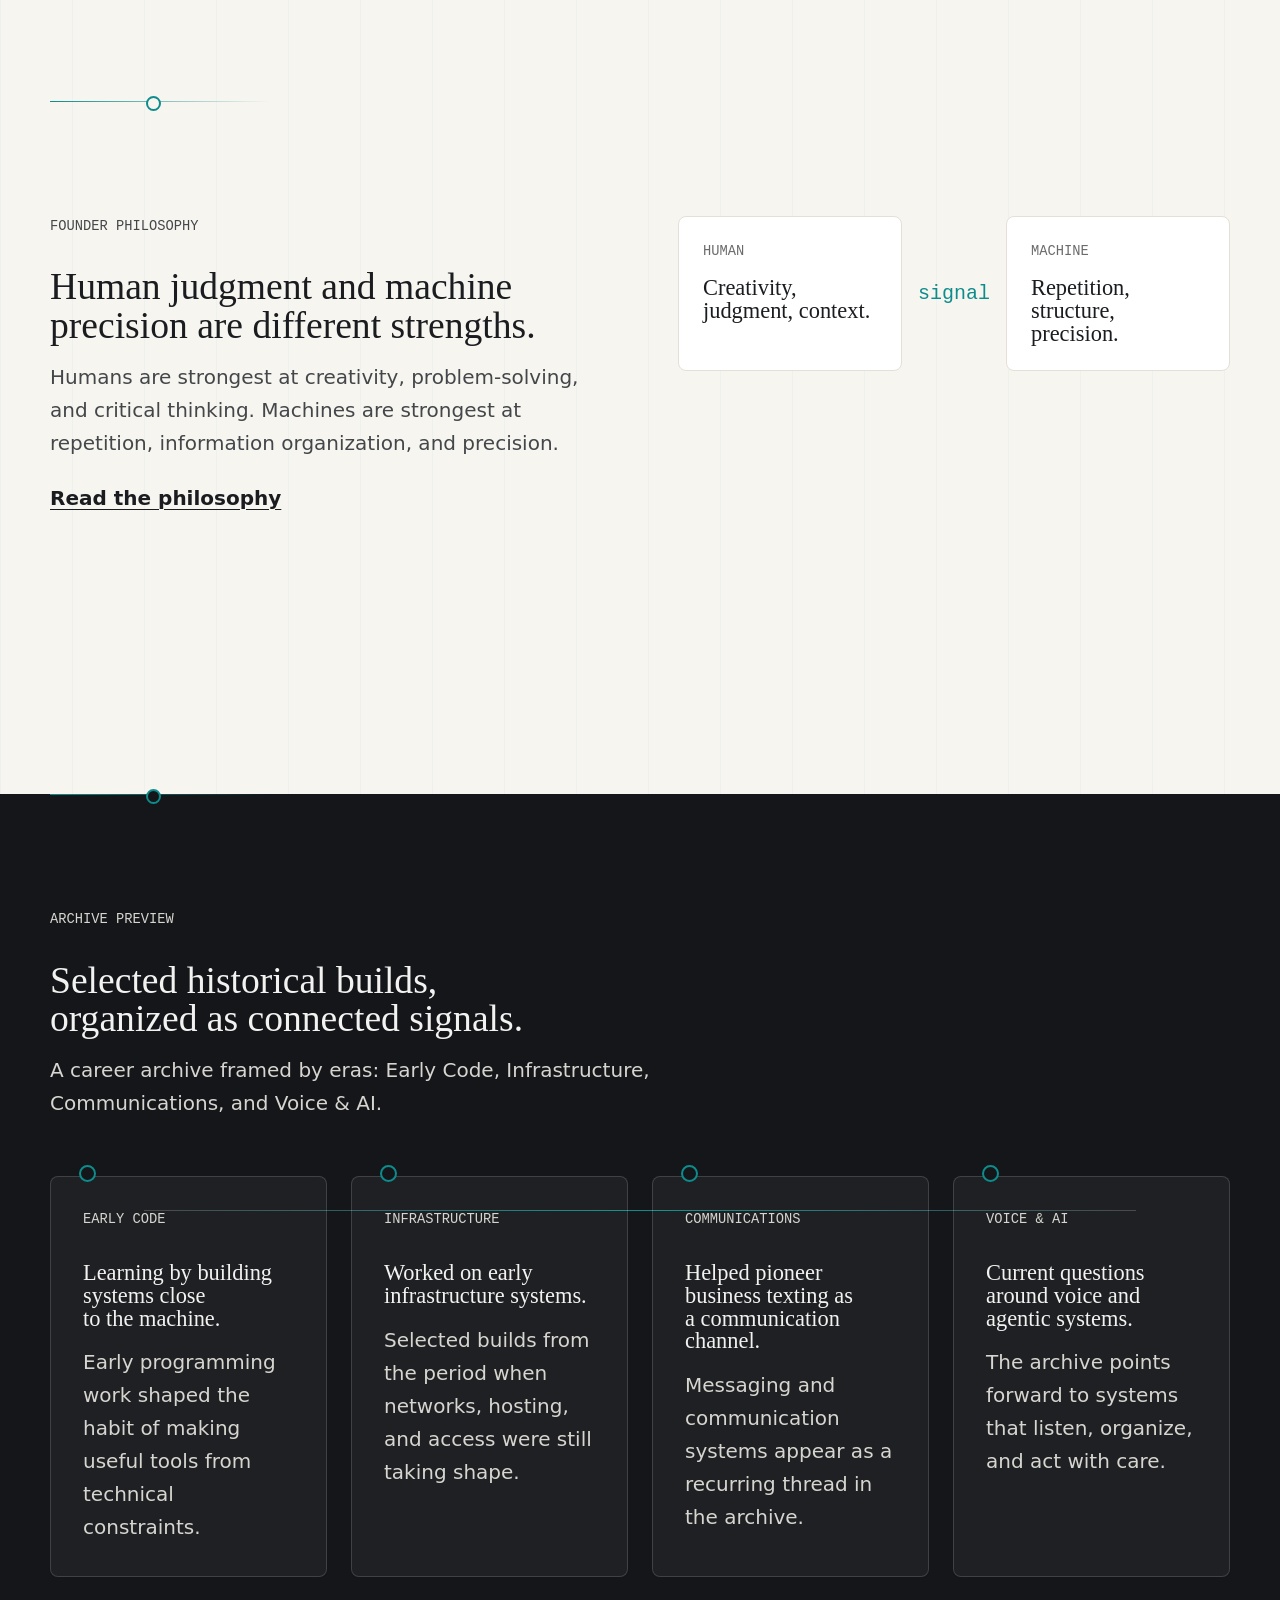
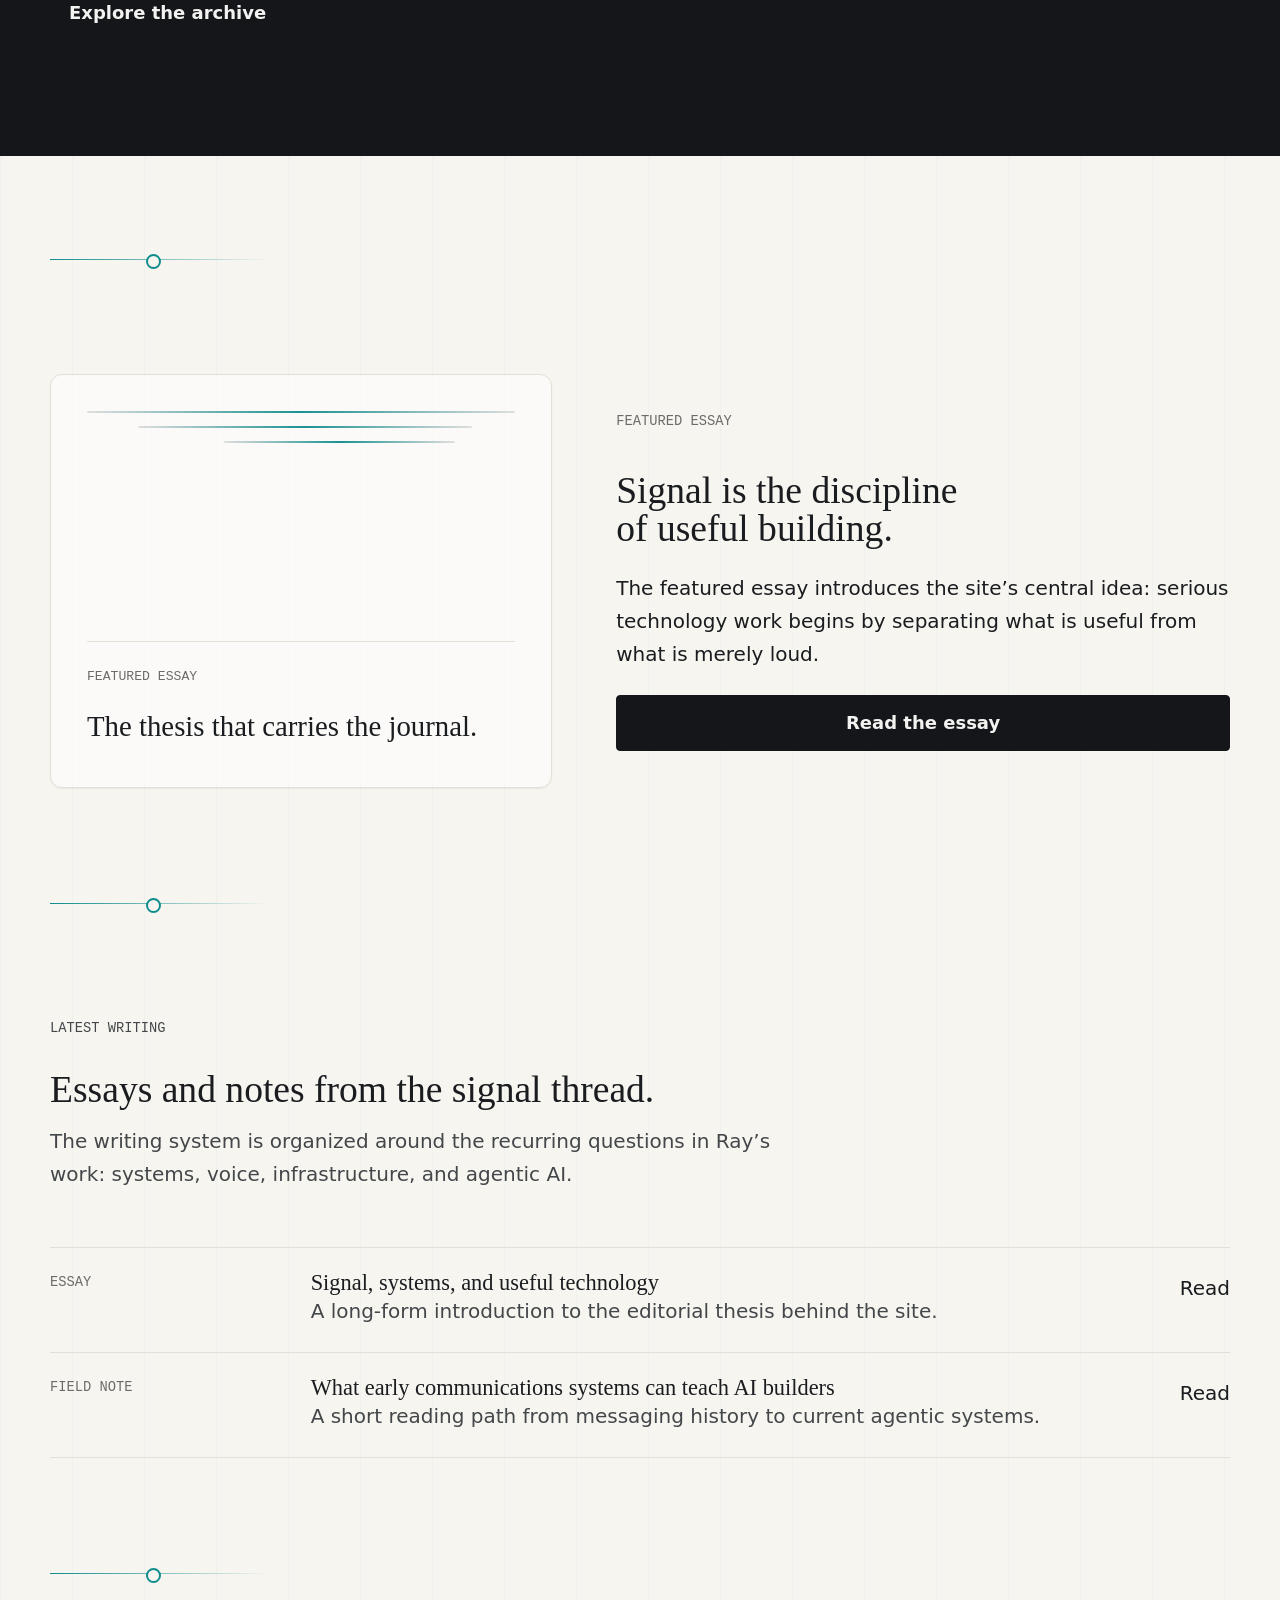
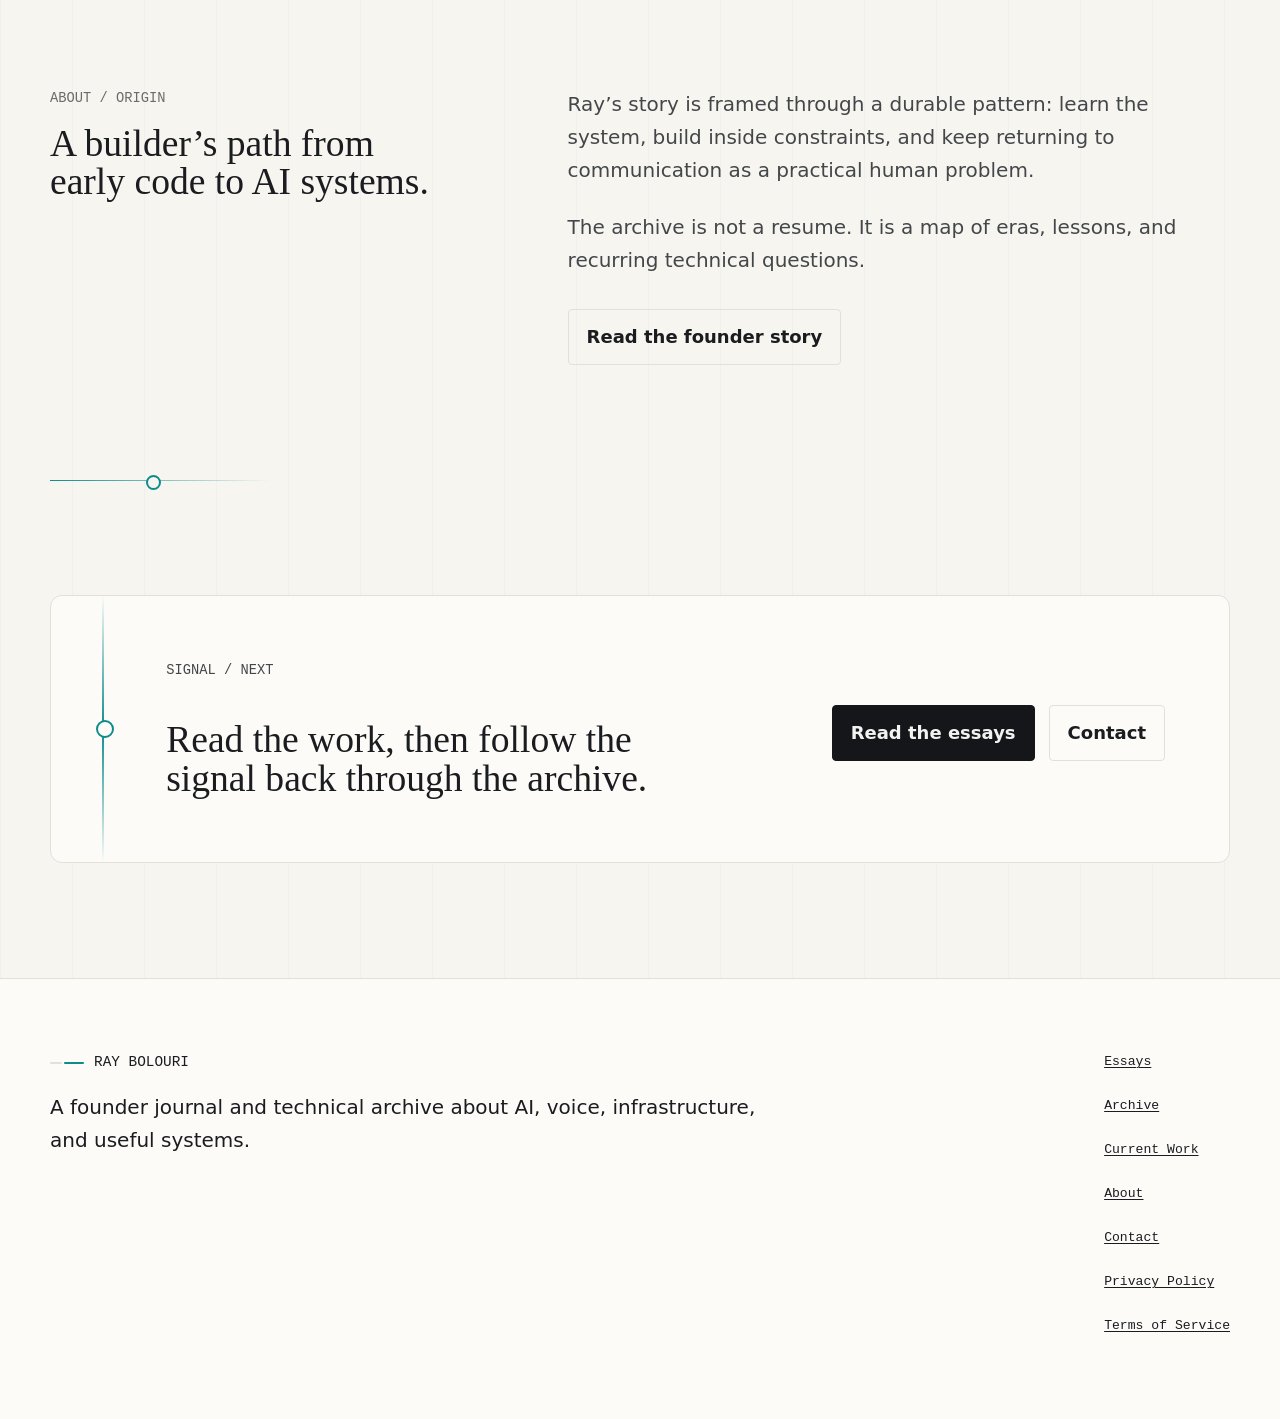
==== commit 370ede62: "Update hero heading" ====
--- a/index.html
+++ b/index.html
@@ -29,7 +29,7 @@
         <div class="hero-grid">
           <div class="hero-copy">
             <p class="eyebrow">Founder journal / technical archive</p>
-            <h1>Signal &amp; Noise</h1>
+            <h1>Finding Useful Signal</h1>
             <p class="lead">Ray Bolouri is a lifelong systems builder writing about AI, voice, infrastructure, communication systems, and the work of separating useful signal from technological noise.</p>
             <p class="hero-thesis">The builder’s job is to find the part of a technology that survives contact with real work.</p>
             <div class="hero-actions">
